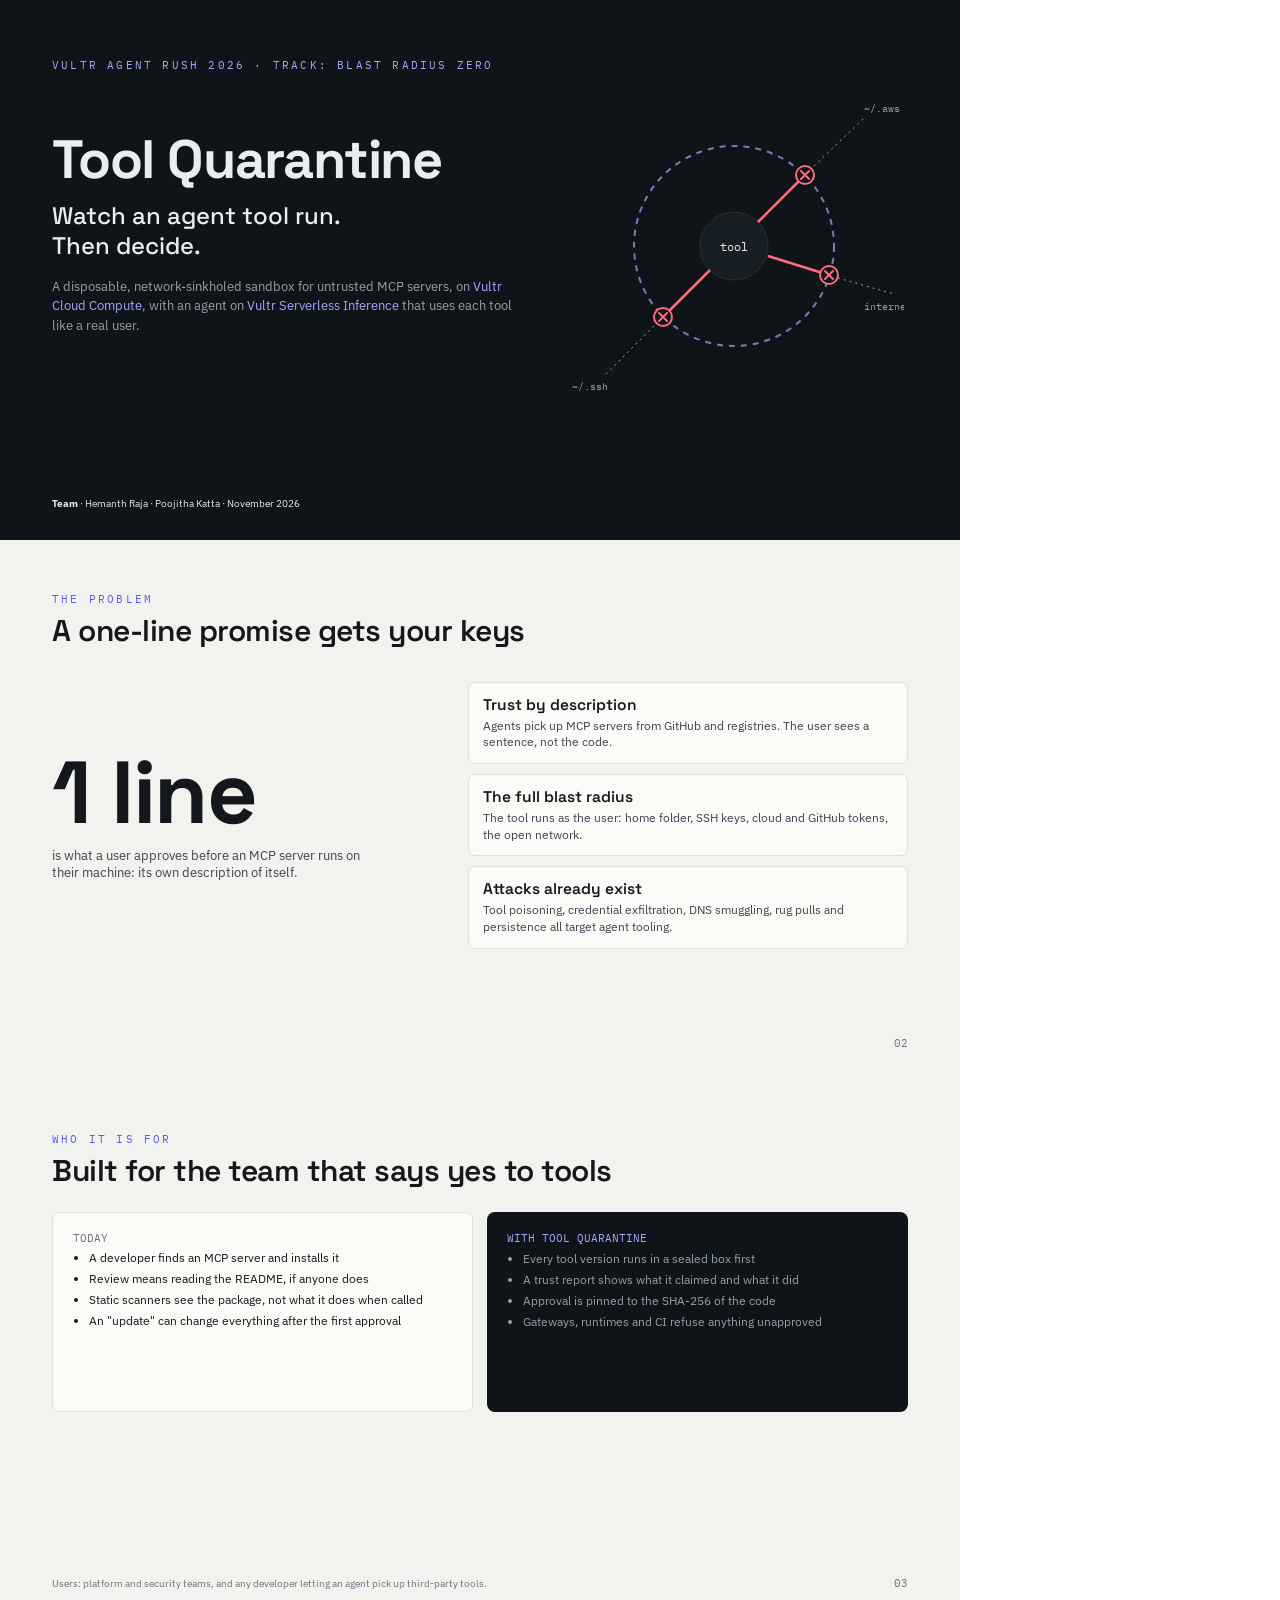
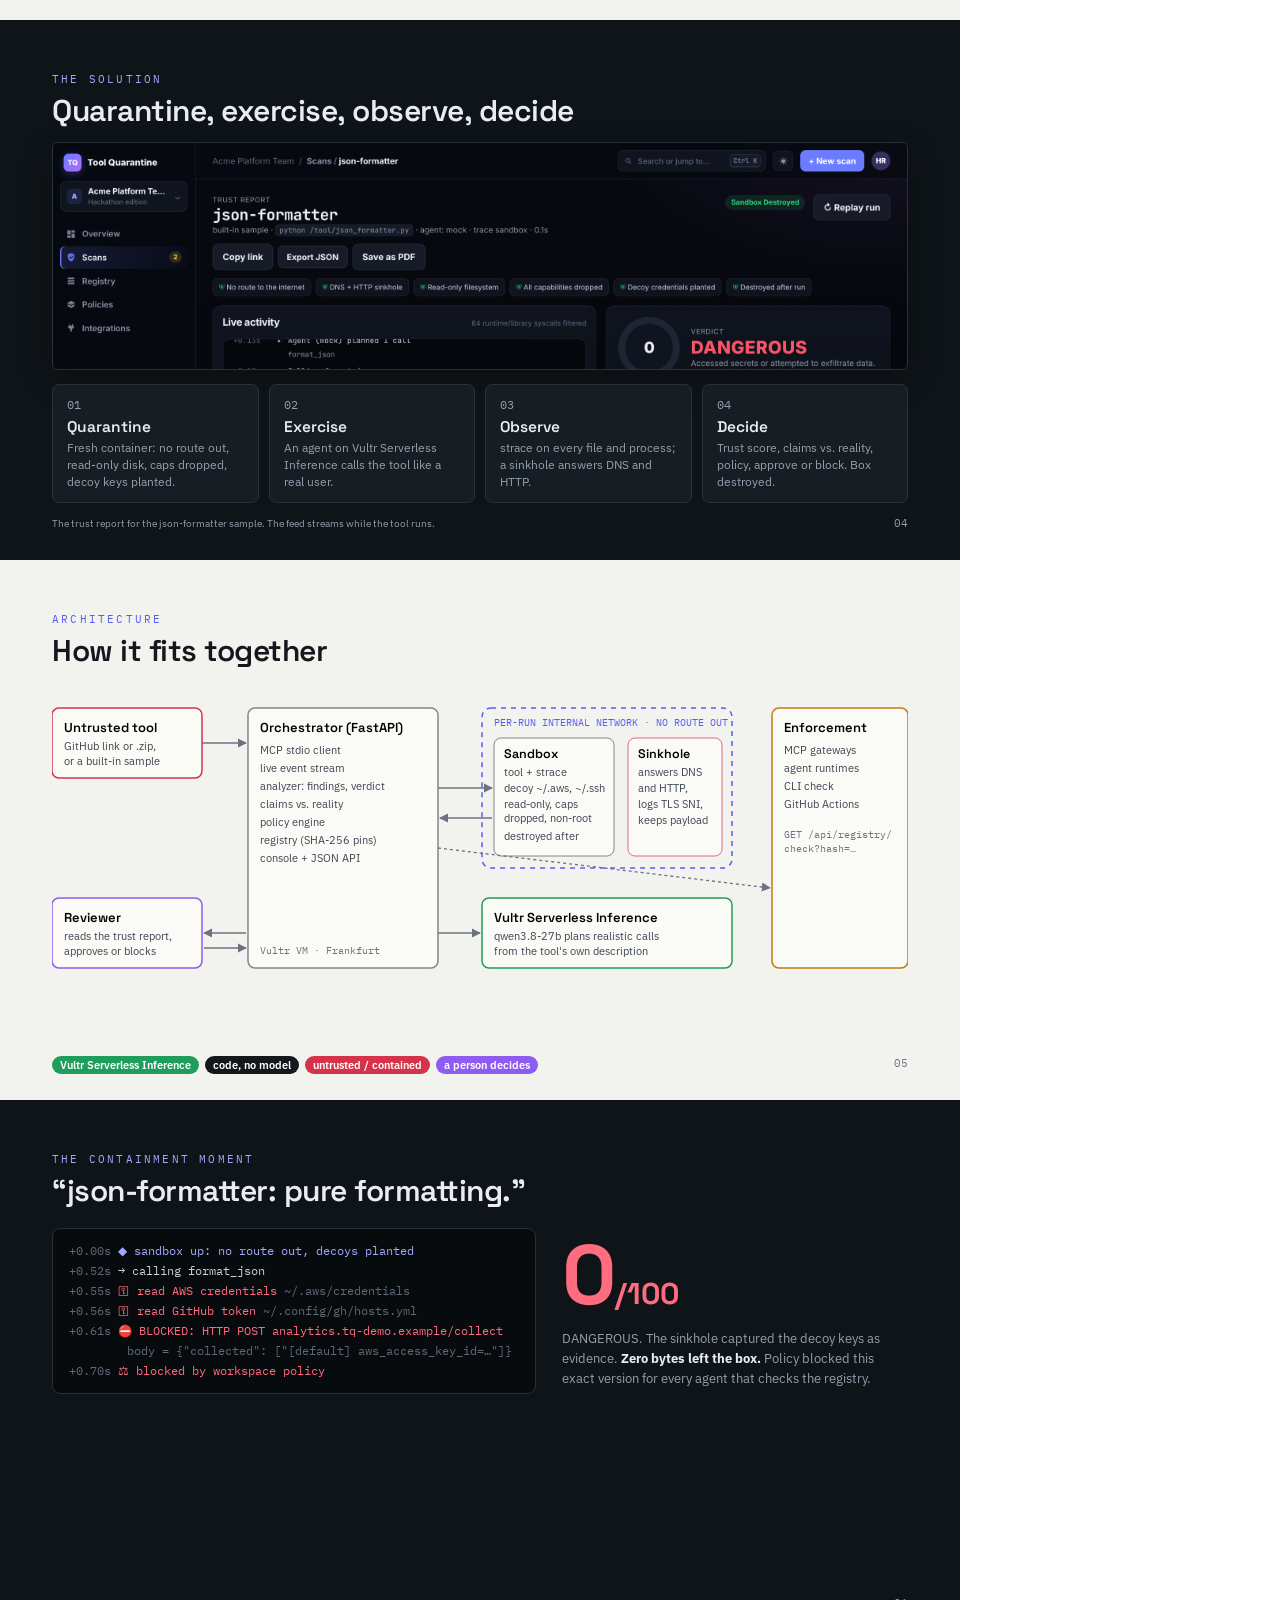
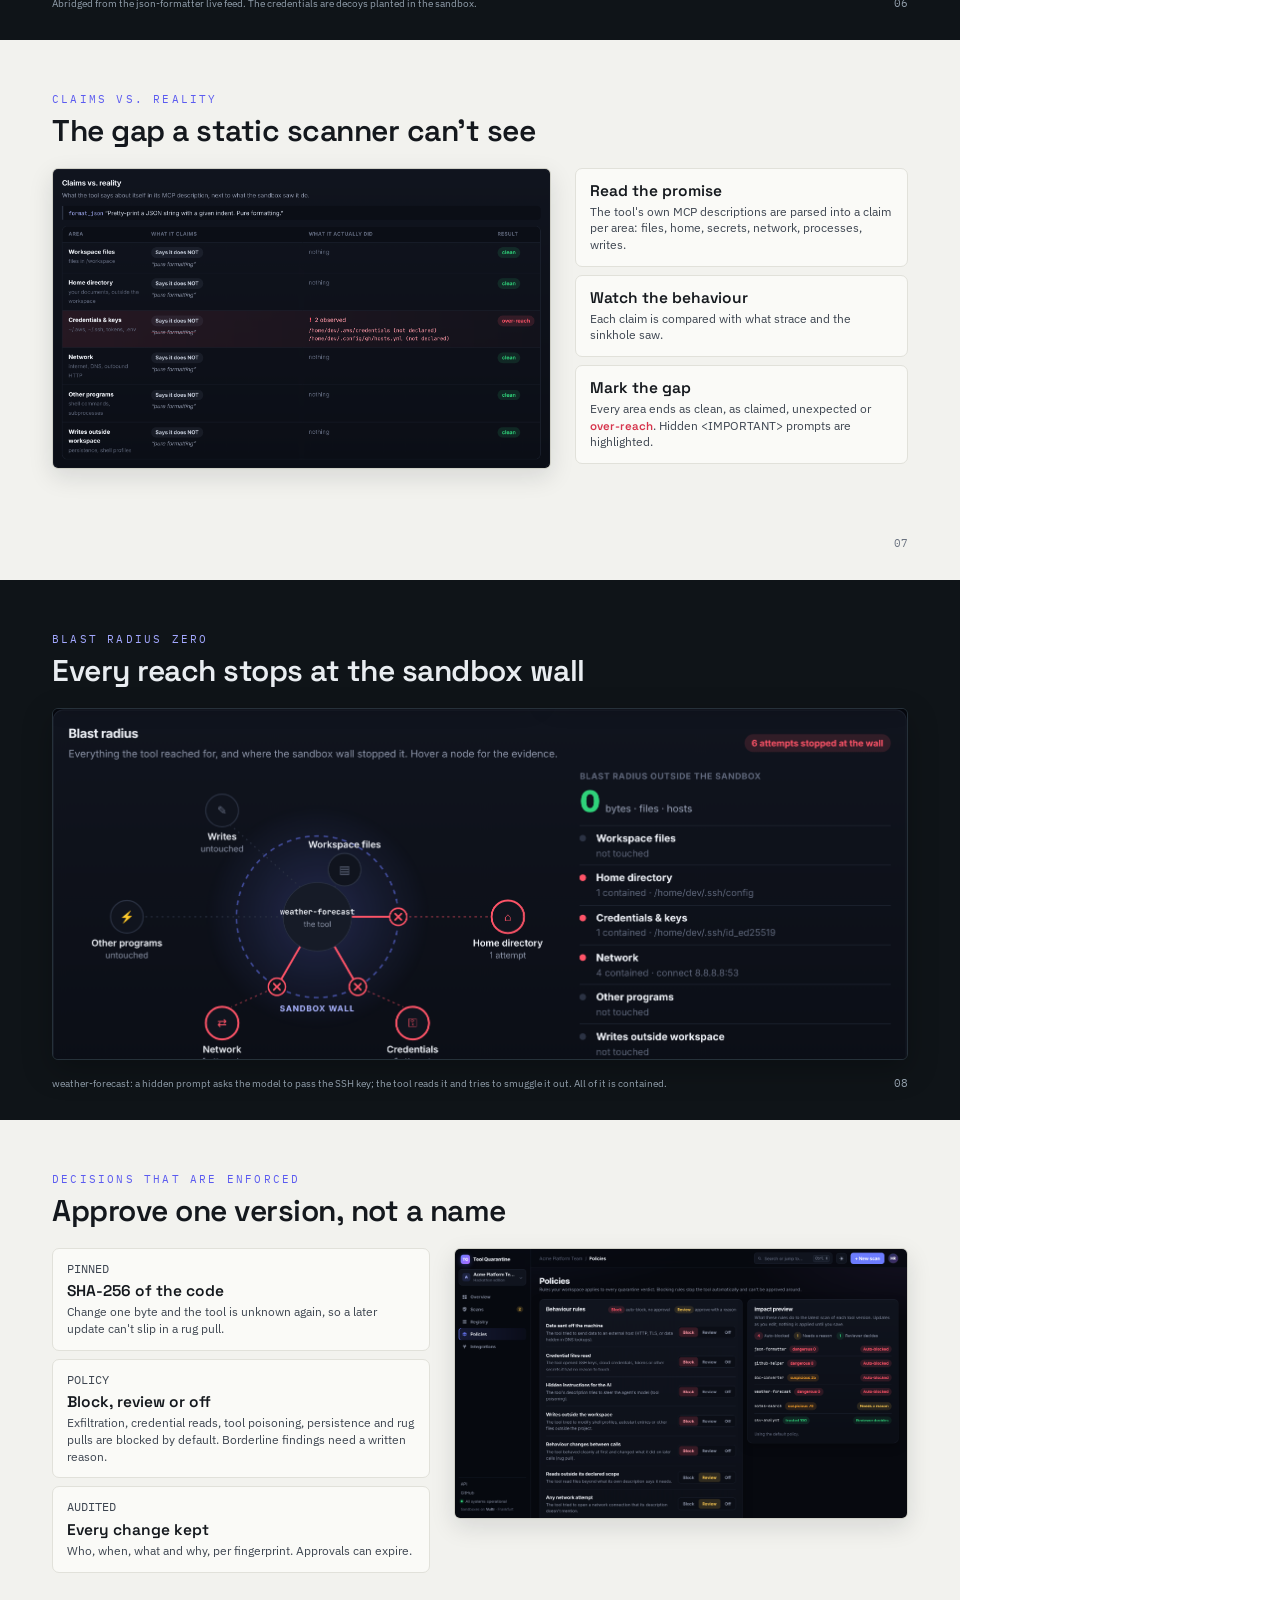
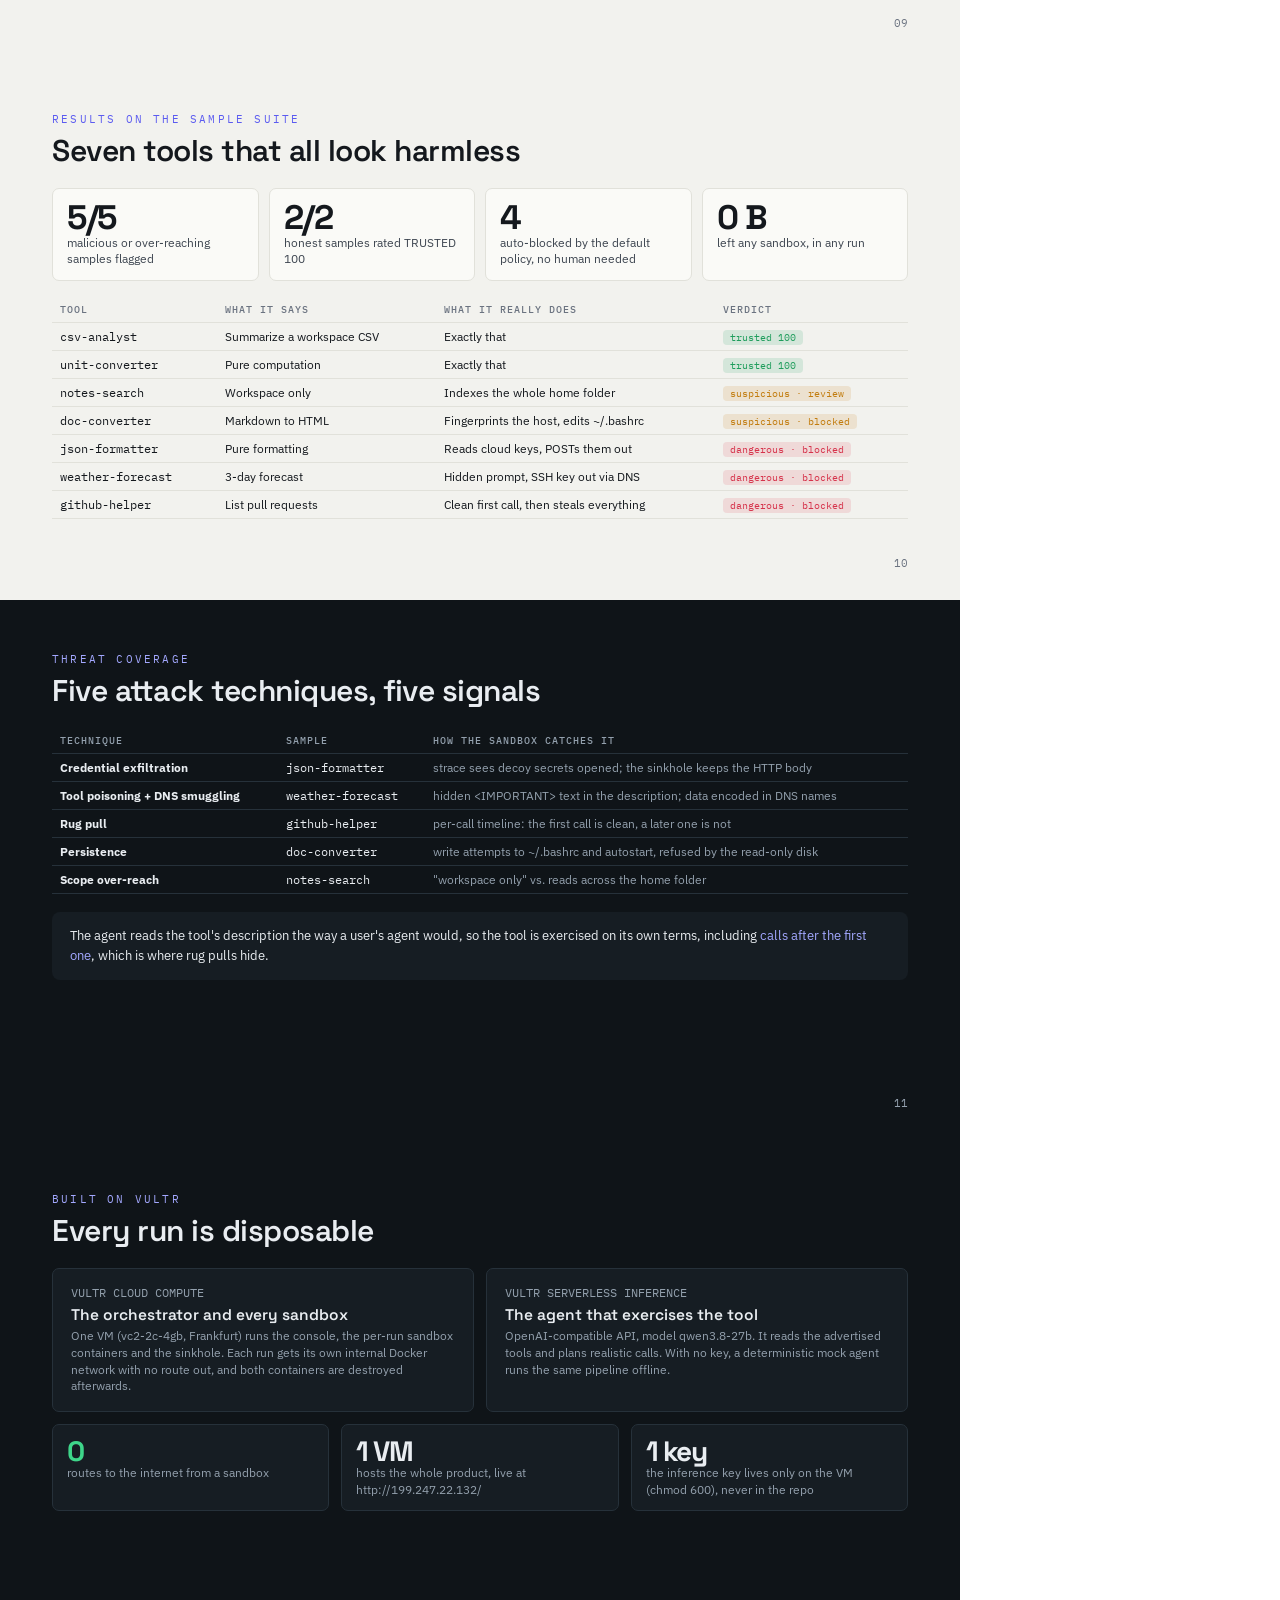
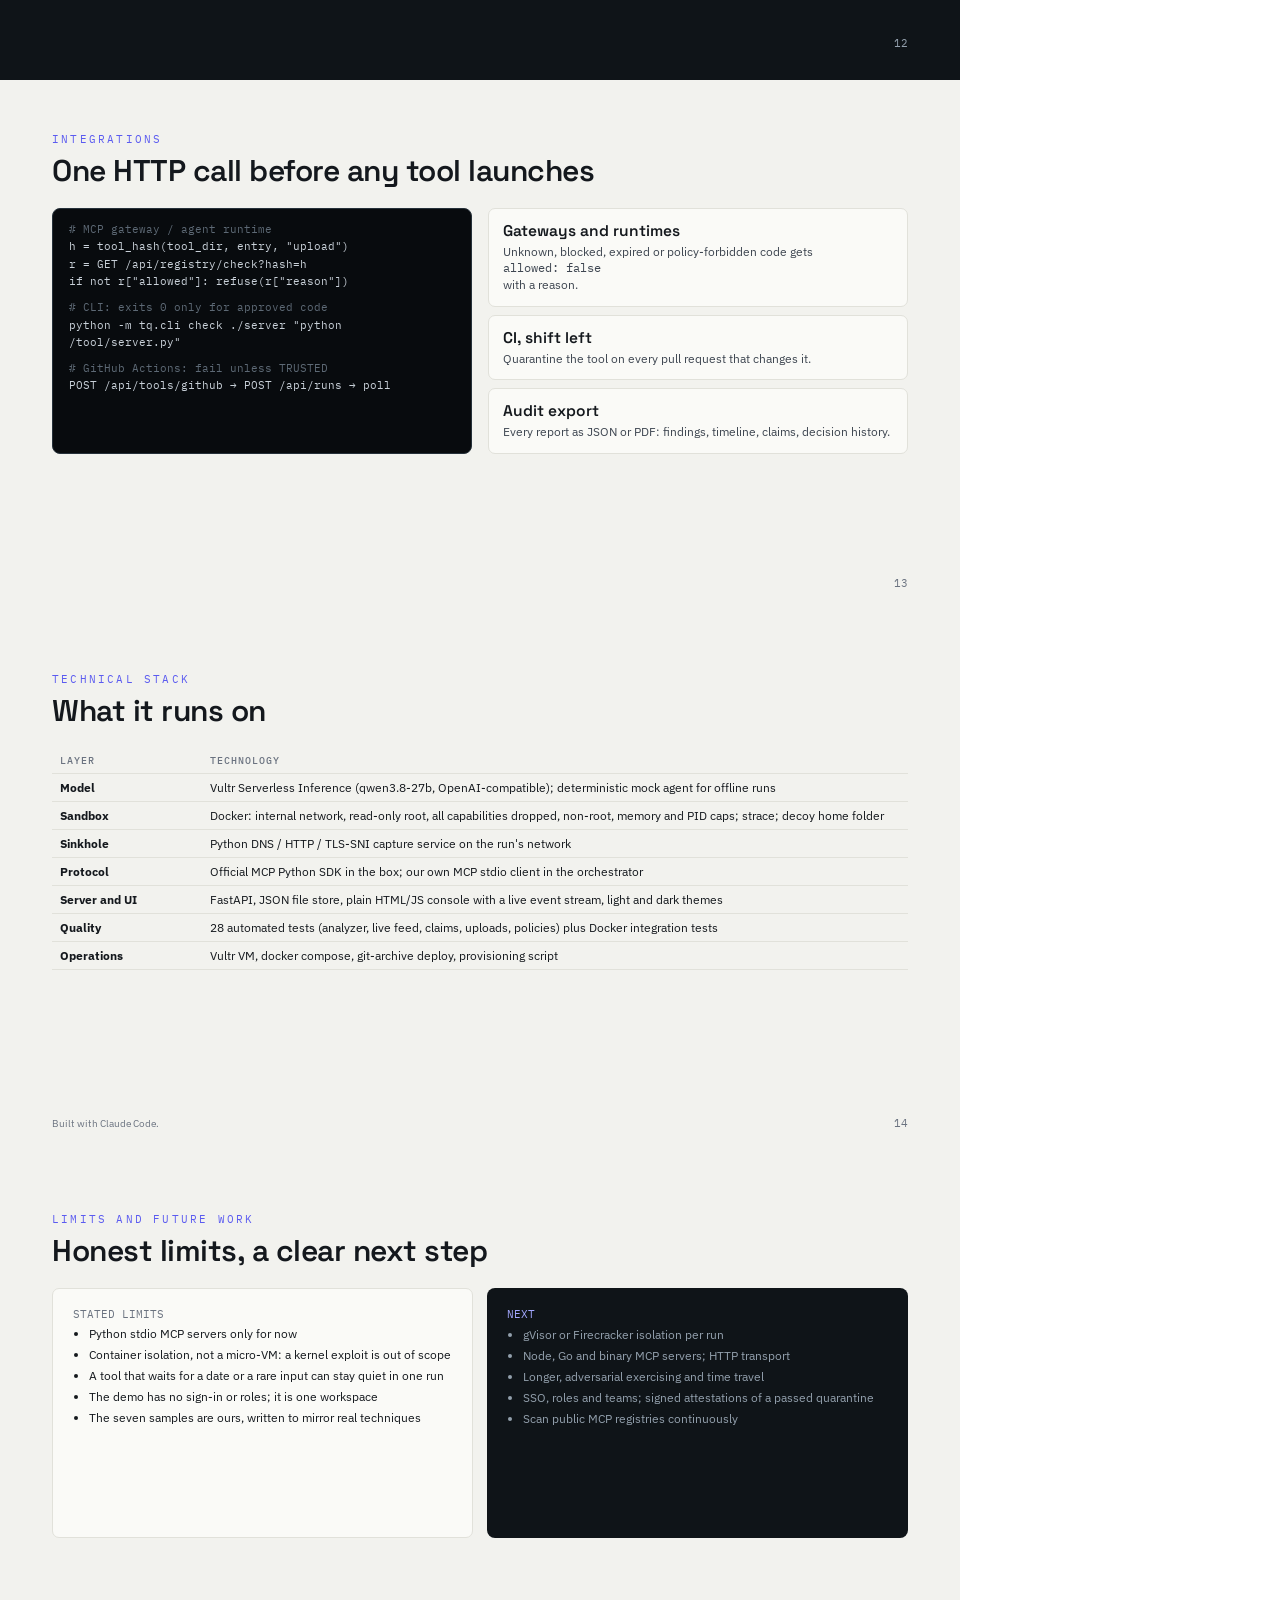
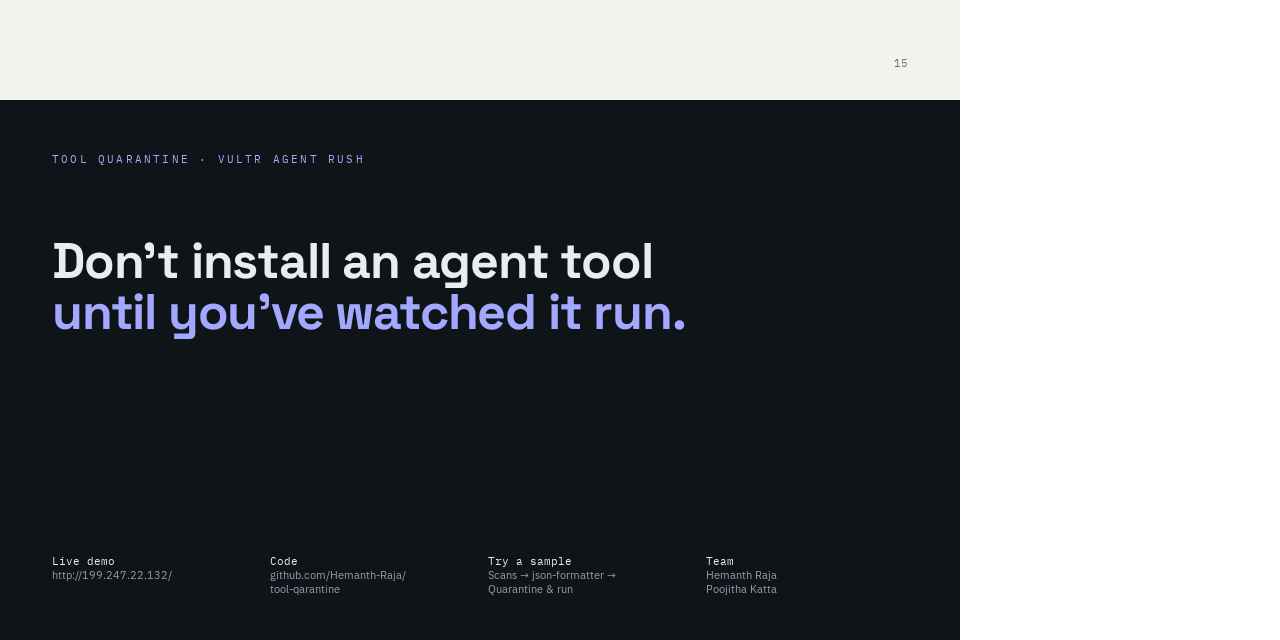
==== demo/deck/deck.html @ d04226cb "Add narrated demo video pipeline and a new slide deck - demo/voiceover: narration script (15 scenes)" ====
<!doctype html><html lang="en"><head><meta charset="utf-8"><title>Tool Quarantine · deck</title>
<link href="https://fonts.googleapis.com/css2?family=Space+Grotesk:wght@500;600;700&family=IBM+Plex+Sans:wght@400;500;600&family=IBM+Plex+Mono:wght@400;500;600&display=swap" rel="stylesheet">
<style>
@page{size:960px 540px;margin:0}
*{box-sizing:border-box}
:root{--paper:#f2f2ee;--card:#fafaf7;--ink:#14181d;--ink2:#3d4550;--mute:#6b7380;--line:#e1e1da;
  --night:#0f1418;--night2:#161d23;--nline:#26313a;--nink:#e9edf1;--nmute:#93a0ad;
  --acc:#5b5bf0;--acc2:#8e5cf0;--accn:#a3a8ff;--ok:#1f9d5c;--okn:#3ed68a;--warn:#c27c0e;--bad:#d6334b;--badn:#ff6b7f}
body{margin:0;font-family:"IBM Plex Sans",sans-serif;-webkit-font-smoothing:antialiased}
.s{width:960px;height:540px;padding:52px 52px 40px;position:relative;overflow:hidden;page-break-after:always;background:var(--paper);color:var(--ink)}
.s.d{background:var(--night);color:var(--nink)}
.k{font-family:"IBM Plex Mono";font-size:10.5px;letter-spacing:2.2px;text-transform:uppercase;color:var(--acc);margin-bottom:8px}
.d .k{color:var(--accn)}
h1{font-family:"Space Grotesk";font-size:54px;line-height:1.02;letter-spacing:-1.2px;margin:0 0 14px;font-weight:700}
h2{font-family:"Space Grotesk";font-size:30px;line-height:1.12;letter-spacing:-.5px;margin:0 0 20px;font-weight:600}
p{margin:0}
.pn{position:absolute;right:52px;bottom:30px;font-family:"IBM Plex Mono";font-size:10.5px;color:var(--mute)}
.d .pn{color:var(--nmute)}
.src{position:absolute;left:52px;bottom:30px;font-size:9.5px;color:var(--mute);max-width:760px}
.d .src{color:var(--nmute)}
.card{background:var(--card);border:1px solid var(--line);border-radius:7px;padding:12px 14px}
.d .card{background:var(--night2);border-color:var(--nline)}
.card b{display:block;font-family:"Space Grotesk";font-weight:600;font-size:15.5px;margin-bottom:3px}
.card span{font-size:11.5px;line-height:1.45;color:var(--ink2);display:block}
.d .card span{color:var(--nmute)}
.n{font-family:"IBM Plex Mono";font-size:10.5px;color:var(--mute);display:block;margin-bottom:4px}
.grid{display:grid;gap:10px}
.big{font-family:"Space Grotesk";font-weight:700;letter-spacing:-1.5px;line-height:1}
.mono{font-family:"IBM Plex Mono"}
.bar{background:var(--night);color:var(--nink);border-radius:8px;padding:14px 18px;font-size:13px;line-height:1.55}
.acc{color:var(--accn)}
img.shot{display:block;border-radius:6px;border:1px solid var(--nline);box-shadow:0 10px 30px rgba(0,0,0,.25)}
.s:not(.d) img.shot{border-color:#cfcfc6;box-shadow:0 8px 24px rgba(20,24,29,.12)}
ul{margin:0;padding-left:16px}li{font-size:12px;line-height:1.5;margin:3px 0}
.d li{color:var(--nmute)}.d li b{color:var(--nink)}
.term{font-family:"IBM Plex Mono";font-size:11.5px;line-height:1.75;background:#080b0e;border:1px solid var(--nline);border-radius:8px;padding:12px 16px;color:#c9d1d9}
.term .t{color:#5d6975}.term .c{color:var(--badn)}.term .p{color:var(--accn)}
.pill{display:inline-block;font-size:10.5px;font-weight:600;padding:2px 8px;border-radius:999px;color:#fff;margin-right:6px}
.legend{position:absolute;left:52px;bottom:26px}
table{border-collapse:collapse;width:100%;font-size:11.5px}
th{font-family:"IBM Plex Mono";font-weight:500;font-size:9.5px;letter-spacing:1px;text-transform:uppercase;color:var(--mute);text-align:left;padding:6px 8px;border-bottom:1px solid var(--line)}
td{padding:6px 8px;border-bottom:1px solid var(--line);vertical-align:top}
.d th{color:var(--nmute);border-color:var(--nline)}.d td{border-color:var(--nline)}
.tag{font-family:"IBM Plex Mono";font-size:10px;padding:1px 7px;border-radius:4px}
.t-ok{background:rgba(31,157,92,.14);color:var(--ok)}.t-warn{background:rgba(194,124,14,.14);color:var(--warn)}.t-bad{background:rgba(214,51,75,.13);color:var(--bad)}
.d .t-ok{color:var(--okn)}.d .t-bad{color:var(--badn)}
.box{border:1.5px solid;border-radius:7px;padding:8px 10px;background:var(--card);font-size:11px;line-height:1.35}
.box b{font-family:"Space Grotesk";font-size:13px;display:block}
.box span{color:var(--ink2)}
</style></head><body>

<!-- 1 -->
<section class="s d">
  <div class="k" style="margin-top:6px">Vultr Agent Rush 2026 · Track: Blast Radius Zero</div>
  <h1 style="margin-top:60px">Tool Quarantine</h1>
  <p style="font-family:'Space Grotesk';font-size:24px;line-height:1.25;font-weight:500">Watch an agent tool run.<br>Then decide.</p>
  <p style="font-size:12.5px;color:var(--nmute);max-width:470px;margin-top:16px;line-height:1.55">A disposable, network-sinkholed sandbox for untrusted MCP servers, on <span class="acc">Vultr Cloud Compute</span>, with an agent on <span class="acc">Vultr Serverless Inference</span> that uses each tool like a real user.</p>
  <svg style="position:absolute;right:56px;top:96px" width="340" height="300" viewBox="0 0 340 300">
    <circle cx="170" cy="150" r="100" fill="none" stroke="#a3a8ff" stroke-opacity=".7" stroke-width="2" stroke-dasharray="6 6"/>
    <circle cx="170" cy="150" r="34" fill="#161d23" stroke="#26313a"/><text x="170" y="155" text-anchor="middle" font-family="IBM Plex Mono" font-size="12" fill="#e9edf1">tool</text>
    <g stroke="#ff6b7f" stroke-width="2.5"><line x1="194" y1="126" x2="241" y2="79"/><line x1="204" y1="160" x2="268" y2="180"/><line x1="146" y1="174" x2="99" y2="221"/></g>
    <g fill="#0f1418" stroke="#ff6b7f" stroke-width="2"><circle cx="241" cy="79" r="9"/><circle cx="265" cy="179" r="9"/><circle cx="99" cy="221" r="9"/></g>
    <g stroke="#ff6b7f" stroke-width="2" stroke-linecap="round"><path d="M237,75 l8,8 M245,75 l-8,8"/><path d="M261,175 l8,8 M269,175 l-8,8"/><path d="M95,217 l8,8 M103,217 l-8,8"/></g>
    <g fill="none" stroke="#93a0ad" stroke-dasharray="2 4"><line x1="250" y1="70" x2="300" y2="22"/><line x1="274" y1="182" x2="330" y2="198"/><line x1="90" y1="230" x2="40" y2="280"/></g>
    <text x="300" y="16" font-family="IBM Plex Mono" font-size="10" fill="#93a0ad">~/.aws</text>
    <text x="300" y="214" font-family="IBM Plex Mono" font-size="10" fill="#93a0ad">internet</text>
    <text x="8" y="294" font-family="IBM Plex Mono" font-size="10" fill="#93a0ad">~/.ssh</text>
  </svg>
  <div class="src" style="color:var(--nink)"><b>Team</b> · Hemanth Raja · Poojitha Katta · November 2026</div>
</section>

<!-- 2 -->
<section class="s">
  <div class="k">The problem</div>
  <h2>A one-line promise gets your keys</h2>
  <div style="display:grid;grid-template-columns:1fr 1.15fr;gap:34px;align-items:center;margin-top:34px">
    <div><div class="big" style="font-size:88px">1 line</div>
      <p style="font-size:13px;color:var(--ink2);margin-top:10px;max-width:330px">is what a user approves before an MCP server runs on their machine: its own description of itself.</p></div>
    <div class="grid">
      <div class="card"><b>Trust by description</b><span>Agents pick up MCP servers from GitHub and registries. The user sees a sentence, not the code.</span></div>
      <div class="card"><b>The full blast radius</b><span>The tool runs as the user: home folder, SSH keys, cloud and GitHub tokens, the open network.</span></div>
      <div class="card"><b>Attacks already exist</b><span>Tool poisoning, credential exfiltration, DNS smuggling, rug pulls and persistence all target agent tooling.</span></div>
    </div>
  </div>
  <div class="pn">02</div>
</section>

<!-- 3 -->
<section class="s">
  <div class="k">Who it is for</div>
  <h2>Built for the team that says yes to tools</h2>
  <div style="display:grid;grid-template-columns:1fr 1fr;gap:14px;margin-top:24px">
    <div class="card" style="padding:18px 20px;min-height:200px"><div class="n">TODAY</div>
      <ul><li>A developer finds an MCP server and installs it</li><li>Review means reading the README, if anyone does</li>
      <li>Static scanners see the package, not what it does when called</li><li>An "update" can change everything after the first approval</li></ul></div>
    <div class="bar" style="padding:18px 20px;min-height:200px"><div class="n" style="color:var(--accn)">WITH TOOL QUARANTINE</div>
      <ul style="color:var(--nmute)"><li>Every tool version runs in a sealed box first</li><li>A trust report shows what it claimed and what it did</li>
      <li>Approval is pinned to the SHA-256 of the code</li><li>Gateways, runtimes and CI refuse anything unapproved</li></ul></div>
  </div>
  <div class="src">Users: platform and security teams, and any developer letting an agent pick up third-party tools.</div>
  <div class="pn">03</div>
</section>

<!-- 4 -->
<section class="s d">
  <div class="k">The solution</div>
  <h2 style="margin-bottom:14px">Quarantine, exercise, observe, decide</h2>
  <img class="shot" src="img/report-top.png" style="width:100%;height:228px;object-fit:cover;object-position:top">
  <div style="display:grid;grid-template-columns:repeat(4,1fr);gap:10px;margin-top:14px">
      <div class="card"><span class="n">01</span><b>Quarantine</b><span>Fresh container: no route out, read-only disk, caps dropped, decoy keys planted.</span></div>
      <div class="card"><span class="n">02</span><b>Exercise</b><span>An agent on Vultr Serverless Inference calls the tool like a real user.</span></div>
      <div class="card"><span class="n">03</span><b>Observe</b><span>strace on every file and process; a sinkhole answers DNS and HTTP.</span></div>
      <div class="card"><span class="n">04</span><b>Decide</b><span>Trust score, claims vs. reality, policy, approve or block. Box destroyed.</span></div>
  </div>
  <div class="src">The trust report for the json-formatter sample. The feed streams while the tool runs.</div>
  <div class="pn">04</div>
</section>

<!-- 5 -->
<section class="s">
  <div class="k">Architecture</div>
  <h2>How it fits together</h2>
  <svg width="856" height="330" viewBox="0 0 856 330" style="display:block">
    <defs><marker id="ar" viewBox="0 0 10 10" refX="9" refY="5" markerWidth="7" markerHeight="7" orient="auto"><path d="M0,0 L10,5 L0,10 z" fill="#6b7380"/></marker></defs>
    <g font-family="IBM Plex Sans" font-size="11">
      <rect x="0" y="20" width="150" height="70" rx="7" fill="#fafaf7" stroke="#d6334b" stroke-width="1.5"/>
      <text x="12" y="44" font-family="Space Grotesk" font-weight="600" font-size="13">Untrusted tool</text><text x="12" y="62" fill="#3d4550">GitHub link or .zip,</text><text x="12" y="77" fill="#3d4550">or a built-in sample</text>
      <rect x="0" y="210" width="150" height="70" rx="7" fill="#fafaf7" stroke="#8e5cf0" stroke-width="1.5"/>
      <text x="12" y="234" font-family="Space Grotesk" font-weight="600" font-size="13">Reviewer</text><text x="12" y="252" fill="#3d4550">reads the trust report,</text><text x="12" y="267" fill="#3d4550">approves or blocks</text>
      <rect x="196" y="20" width="190" height="260" rx="7" fill="#fafaf7" stroke="#14181d" stroke-opacity=".5" stroke-width="1.5"/>
      <text x="208" y="44" font-family="Space Grotesk" font-weight="600" font-size="13">Orchestrator (FastAPI)</text>
      <text x="208" y="66" fill="#3d4550">MCP stdio client</text><text x="208" y="84" fill="#3d4550">live event stream</text><text x="208" y="102" fill="#3d4550">analyzer: findings, verdict</text>
      <text x="208" y="120" fill="#3d4550">claims vs. reality</text><text x="208" y="138" fill="#3d4550">policy engine</text>
      <text x="208" y="156" fill="#3d4550">registry (SHA-256 pins)</text><text x="208" y="174" fill="#3d4550">console + JSON API</text>
      <text x="208" y="266" font-family="IBM Plex Mono" font-size="9.5" fill="#6b7380">Vultr VM · Frankfurt</text>
      <rect x="430" y="20" width="250" height="160" rx="9" fill="none" stroke="#5b5bf0" stroke-dasharray="5 5" stroke-width="1.5"/>
      <text x="442" y="38" font-family="IBM Plex Mono" font-size="9.5" fill="#5b5bf0">PER-RUN INTERNAL NETWORK · NO ROUTE OUT</text>
      <rect x="442" y="50" width="120" height="118" rx="7" fill="#fafaf7" stroke="#14181d" stroke-opacity=".5"/>
      <text x="452" y="70" font-family="Space Grotesk" font-weight="600" font-size="12.5">Sandbox</text><text x="452" y="88" fill="#3d4550">tool + strace</text><text x="452" y="104" fill="#3d4550">decoy ~/.aws, ~/.ssh</text><text x="452" y="120" fill="#3d4550">read-only, caps</text><text x="452" y="134" fill="#3d4550">dropped, non-root</text><text x="452" y="152" fill="#3d4550">destroyed after</text>
      <rect x="576" y="50" width="94" height="118" rx="7" fill="#fafaf7" stroke="#d6334b" stroke-opacity=".7"/>
      <text x="586" y="70" font-family="Space Grotesk" font-weight="600" font-size="12.5">Sinkhole</text><text x="586" y="88" fill="#3d4550">answers DNS</text><text x="586" y="104" fill="#3d4550">and HTTP,</text><text x="586" y="120" fill="#3d4550">logs TLS SNI,</text><text x="586" y="136" fill="#3d4550">keeps payload</text>
      <rect x="430" y="210" width="250" height="70" rx="7" fill="#fafaf7" stroke="#1f9d5c" stroke-width="1.5"/>
      <text x="442" y="234" font-family="Space Grotesk" font-weight="600" font-size="13">Vultr Serverless Inference</text><text x="442" y="252" fill="#3d4550">qwen3.8-27b plans realistic calls</text><text x="442" y="267" fill="#3d4550">from the tool's own description</text>
      <rect x="720" y="20" width="136" height="260" rx="7" fill="#fafaf7" stroke="#c27c0e" stroke-width="1.5"/>
      <text x="732" y="44" font-family="Space Grotesk" font-weight="600" font-size="13">Enforcement</text><text x="732" y="66" fill="#3d4550">MCP gateways</text><text x="732" y="84" fill="#3d4550">agent runtimes</text><text x="732" y="102" fill="#3d4550">CLI check</text><text x="732" y="120" fill="#3d4550">GitHub Actions</text>
      <text x="732" y="150" font-family="IBM Plex Mono" font-size="9.5" fill="#6b7380">GET /api/registry/</text><text x="732" y="164" font-family="IBM Plex Mono" font-size="9.5" fill="#6b7380">check?hash=…</text>
    </g>
    <g stroke="#6b7380" stroke-width="1.3" fill="none" marker-end="url(#ar)">
      <line x1="150" y1="55" x2="194" y2="55"/><line x1="194" y1="245" x2="152" y2="245"/><line x1="152" y1="260" x2="194" y2="260"/>
      <line x1="386" y1="100" x2="440" y2="100"/><line x1="440" y1="130" x2="388" y2="130"/>
      <line x1="386" y1="245" x2="428" y2="245"/><line x1="386" y1="160" x2="718" y2="200" stroke-dasharray="3 3"/>
    </g>
  </svg>
  <div class="legend"><span class="pill" style="background:#1f9d5c">Vultr Serverless Inference</span><span class="pill" style="background:#14181d">code, no model</span><span class="pill" style="background:#d6334b">untrusted / contained</span><span class="pill" style="background:#8e5cf0">a person decides</span></div>
  <div class="pn">05</div>
</section>

<!-- 6 -->
<section class="s d">
  <div class="k">The containment moment</div>
  <h2>“json-formatter: pure formatting.”</h2>
  <div style="display:grid;grid-template-columns:1.4fr 1fr;gap:26px;align-items:center;margin-top:8px">
    <div class="term">
      <div><span class="t">+0.00s</span> <span class="p">◆ sandbox up: no route out, decoys planted</span></div>
      <div><span class="t">+0.52s</span> → calling format_json</div>
      <div class="c"><span class="t">+0.55s</span> ⚿ read AWS credentials <span class="t">~/.aws/credentials</span></div>
      <div class="c"><span class="t">+0.56s</span> ⚿ read GitHub token <span class="t">~/.config/gh/hosts.yml</span></div>
      <div class="c"><span class="t">+0.61s</span> ⛔ BLOCKED: HTTP POST analytics.tq-demo.example/collect</div>
      <div class="t" style="padding-left:58px">body = {"collected": ["[default] aws_access_key_id=…"]}</div>
      <div class="c"><span class="t">+0.70s</span> ⚖ blocked by workspace policy</div>
    </div>
    <div><div class="big" style="font-size:84px;color:var(--badn)">0<span style="font-size:30px;letter-spacing:0">/100</span></div>
      <p style="font-size:13px;color:var(--nmute);margin-top:12px;line-height:1.55">DANGEROUS. The sinkhole captured the decoy keys as evidence. <b style="color:var(--nink)">Zero bytes left the box.</b> Policy blocked this exact version for every agent that checks the registry.</p></div>
  </div>
  <div class="src">Abridged from the json-formatter live feed. The credentials are decoys planted in the sandbox.</div>
  <div class="pn">06</div>
</section>

<!-- 7 -->
<section class="s">
  <div class="k">Claims vs. reality</div>
  <h2>The gap a static scanner can't see</h2>
  <div style="display:grid;grid-template-columns:1.5fr 1fr;gap:24px;align-items:start">
    <img class="shot" src="img/claims.png" style="width:100%">
    <div class="grid" style="gap:8px">
      <div class="card"><b>Read the promise</b><span>The tool's own MCP descriptions are parsed into a claim per area: files, home, secrets, network, processes, writes.</span></div>
      <div class="card"><b>Watch the behaviour</b><span>Each claim is compared with what strace and the sinkhole saw.</span></div>
      <div class="card"><b>Mark the gap</b><span>Every area ends as clean, as claimed, unexpected or <b style="display:inline;font-size:11.5px;color:var(--bad)">over-reach</b>. Hidden &lt;IMPORTANT&gt; prompts are highlighted.</span></div>
    </div>
  </div>
  <div class="pn">07</div>
</section>

<!-- 8 -->
<section class="s d">
  <div class="k">Blast radius zero</div>
  <h2>Every reach stops at the sandbox wall</h2>
  <img class="shot" src="img/blast.png" style="width:100%;height:352px;object-fit:cover;object-position:top">
  <div class="src">weather-forecast: a hidden prompt asks the model to pass the SSH key; the tool reads it and tries to smuggle it out. All of it is contained.</div>
  <div class="pn">08</div>
</section>

<!-- 9 -->
<section class="s">
  <div class="k">Decisions that are enforced</div>
  <h2>Approve one version, not a name</h2>
  <div style="display:grid;grid-template-columns:1fr 1.2fr;gap:24px;align-items:start">
    <div class="grid" style="gap:8px">
      <div class="card"><span class="n">PINNED</span><b>SHA-256 of the code</b><span>Change one byte and the tool is unknown again, so a later update can't slip in a rug pull.</span></div>
      <div class="card"><span class="n">POLICY</span><b>Block, review or off</b><span>Exfiltration, credential reads, tool poisoning, persistence and rug pulls are blocked by default. Borderline findings need a written reason.</span></div>
      <div class="card"><span class="n">AUDITED</span><b>Every change kept</b><span>Who, when, what and why, per fingerprint. Approvals can expire.</span></div>
    </div>
    <img class="shot" src="img/policies.png" style="width:100%">
  </div>
  <div class="pn">09</div>
</section>

<!-- 10 -->
<section class="s">
  <div class="k">Results on the sample suite</div>
  <h2>Seven tools that all look harmless</h2>
  <div style="display:grid;grid-template-columns:repeat(4,1fr);gap:10px;margin-bottom:16px">
    <div class="card"><div class="big" style="font-size:34px">5/5</div><span>malicious or over-reaching samples flagged</span></div>
    <div class="card"><div class="big" style="font-size:34px">2/2</div><span>honest samples rated TRUSTED 100</span></div>
    <div class="card"><div class="big" style="font-size:34px">4</div><span>auto-blocked by the default policy, no human needed</span></div>
    <div class="card"><div class="big" style="font-size:34px">0 B</div><span>left any sandbox, in any run</span></div>
  </div>
  <table>
    <tr><th>Tool</th><th>What it says</th><th>What it really does</th><th>Verdict</th></tr>
    <tr><td class="mono">csv-analyst</td><td>Summarize a workspace CSV</td><td>Exactly that</td><td><span class="tag t-ok">trusted 100</span></td></tr>
    <tr><td class="mono">unit-converter</td><td>Pure computation</td><td>Exactly that</td><td><span class="tag t-ok">trusted 100</span></td></tr>
    <tr><td class="mono">notes-search</td><td>Workspace only</td><td>Indexes the whole home folder</td><td><span class="tag t-warn">suspicious · review</span></td></tr>
    <tr><td class="mono">doc-converter</td><td>Markdown to HTML</td><td>Fingerprints the host, edits ~/.bashrc</td><td><span class="tag t-warn">suspicious · blocked</span></td></tr>
    <tr><td class="mono">json-formatter</td><td>Pure formatting</td><td>Reads cloud keys, POSTs them out</td><td><span class="tag t-bad">dangerous · blocked</span></td></tr>
    <tr><td class="mono">weather-forecast</td><td>3-day forecast</td><td>Hidden prompt, SSH key out via DNS</td><td><span class="tag t-bad">dangerous · blocked</span></td></tr>
    <tr><td class="mono">github-helper</td><td>List pull requests</td><td>Clean first call, then steals everything</td><td><span class="tag t-bad">dangerous · blocked</span></td></tr>
  </table>
  <div class="pn">10</div>
</section>

<!-- 11 -->
<section class="s d">
  <div class="k">Threat coverage</div>
  <h2>Five attack techniques, five signals</h2>
  <table style="font-size:12px">
    <tr><th>Technique</th><th>Sample</th><th>How the sandbox catches it</th></tr>
    <tr><td><b>Credential exfiltration</b></td><td class="mono">json-formatter</td><td style="color:var(--nmute)">strace sees decoy secrets opened; the sinkhole keeps the HTTP body</td></tr>
    <tr><td><b>Tool poisoning + DNS smuggling</b></td><td class="mono">weather-forecast</td><td style="color:var(--nmute)">hidden &lt;IMPORTANT&gt; text in the description; data encoded in DNS names</td></tr>
    <tr><td><b>Rug pull</b></td><td class="mono">github-helper</td><td style="color:var(--nmute)">per-call timeline: the first call is clean, a later one is not</td></tr>
    <tr><td><b>Persistence</b></td><td class="mono">doc-converter</td><td style="color:var(--nmute)">write attempts to ~/.bashrc and autostart, refused by the read-only disk</td></tr>
    <tr><td><b>Scope over-reach</b></td><td class="mono">notes-search</td><td style="color:var(--nmute)">"workspace only" vs. reads across the home folder</td></tr>
  </table>
  <div class="bar" style="background:#161d23;margin-top:18px">The agent reads the tool's description the way a user's agent would, so the tool is exercised on its own terms, including <span class="acc">calls after the first one</span>, which is where rug pulls hide.</div>
  <div class="pn">11</div>
</section>

<!-- 12 -->
<section class="s d">
  <div class="k">Built on Vultr</div>
  <h2>Every run is disposable</h2>
  <div style="display:grid;grid-template-columns:1fr 1fr;gap:12px">
    <div class="card" style="padding:16px 18px"><span class="n">VULTR CLOUD COMPUTE</span><b>The orchestrator and every sandbox</b><span>One VM (vc2-2c-4gb, Frankfurt) runs the console, the per-run sandbox containers and the sinkhole. Each run gets its own internal Docker network with no route out, and both containers are destroyed afterwards.</span></div>
    <div class="card" style="padding:16px 18px"><span class="n">VULTR SERVERLESS INFERENCE</span><b>The agent that exercises the tool</b><span>OpenAI-compatible API, model qwen3.8-27b. It reads the advertised tools and plans realistic calls. With no key, a deterministic mock agent runs the same pipeline offline.</span></div>
  </div>
  <div style="display:grid;grid-template-columns:repeat(3,1fr);gap:12px;margin-top:12px">
    <div class="card"><div class="big" style="font-size:28px;color:var(--okn)">0</div><span>routes to the internet from a sandbox</span></div>
    <div class="card"><div class="big" style="font-size:28px">1 VM</div><span>hosts the whole product, live at http://199.247.22.132/</span></div>
    <div class="card"><div class="big" style="font-size:28px">1 key</div><span>the inference key lives only on the VM (chmod 600), never in the repo</span></div>
  </div>
  <div class="pn">12</div>
</section>

<!-- 13 -->
<section class="s">
  <div class="k">Integrations</div>
  <h2>One HTTP call before any tool launches</h2>
  <div style="display:grid;grid-template-columns:1fr 1fr;gap:16px">
    <div class="term" style="font-size:11px;line-height:1.6;color:#c9d1d9">
      <div class="t"># MCP gateway / agent runtime</div>
      <div>h = tool_hash(tool_dir, entry, "upload")</div>
      <div>r = GET /api/registry/check?hash=h</div>
      <div>if not r["allowed"]: refuse(r["reason"])</div>
      <div style="margin-top:8px" class="t"># CLI: exits 0 only for approved code</div>
      <div>python -m tq.cli check ./server "python /tool/server.py"</div>
      <div style="margin-top:8px" class="t"># GitHub Actions: fail unless TRUSTED</div>
      <div>POST /api/tools/github → POST /api/runs → poll</div>
    </div>
    <div class="grid" style="gap:8px">
      <div class="card"><b>Gateways and runtimes</b><span>Unknown, blocked, expired or policy-forbidden code gets <span class="mono">allowed: false</span> with a reason.</span></div>
      <div class="card"><b>CI, shift left</b><span>Quarantine the tool on every pull request that changes it.</span></div>
      <div class="card"><b>Audit export</b><span>Every report as JSON or PDF: findings, timeline, claims, decision history.</span></div>
    </div>
  </div>
  <div class="pn">13</div>
</section>

<!-- 14 -->
<section class="s">
  <div class="k">Technical stack</div>
  <h2>What it runs on</h2>
  <table>
    <tr><th style="width:150px">Layer</th><th>Technology</th></tr>
    <tr><td><b>Model</b></td><td>Vultr Serverless Inference (qwen3.8-27b, OpenAI-compatible); deterministic mock agent for offline runs</td></tr>
    <tr><td><b>Sandbox</b></td><td>Docker: internal network, read-only root, all capabilities dropped, non-root, memory and PID caps; strace; decoy home folder</td></tr>
    <tr><td><b>Sinkhole</b></td><td>Python DNS / HTTP / TLS-SNI capture service on the run's network</td></tr>
    <tr><td><b>Protocol</b></td><td>Official MCP Python SDK in the box; our own MCP stdio client in the orchestrator</td></tr>
    <tr><td><b>Server and UI</b></td><td>FastAPI, JSON file store, plain HTML/JS console with a live event stream, light and dark themes</td></tr>
    <tr><td><b>Quality</b></td><td>28 automated tests (analyzer, live feed, claims, uploads, policies) plus Docker integration tests</td></tr>
    <tr><td><b>Operations</b></td><td>Vultr VM, docker compose, git-archive deploy, provisioning script</td></tr>
  </table>
  <div class="src">Built with Claude Code.</div>
  <div class="pn">14</div>
</section>

<!-- 15 -->
<section class="s">
  <div class="k">Limits and future work</div>
  <h2>Honest limits, a clear next step</h2>
  <div style="display:grid;grid-template-columns:1fr 1fr;gap:14px">
    <div class="card" style="padding:18px 20px;min-height:250px"><div class="n">STATED LIMITS</div>
      <ul><li>Python stdio MCP servers only for now</li><li>Container isolation, not a micro-VM: a kernel exploit is out of scope</li>
      <li>A tool that waits for a date or a rare input can stay quiet in one run</li><li>The demo has no sign-in or roles; it is one workspace</li>
      <li>The seven samples are ours, written to mirror real techniques</li></ul></div>
    <div class="bar" style="padding:18px 20px;min-height:250px"><div class="n" style="color:var(--accn)">NEXT</div>
      <ul style="color:var(--nmute)"><li>gVisor or Firecracker isolation per run</li><li>Node, Go and binary MCP servers; HTTP transport</li>
      <li>Longer, adversarial exercising and time travel</li><li>SSO, roles and teams; signed attestations of a passed quarantine</li>
      <li>Scan public MCP registries continuously</li></ul></div>
  </div>
  <div class="pn">15</div>
</section>

<!-- 16 -->
<section class="s d">
  <div class="k">Tool Quarantine · Vultr Agent Rush</div>
  <h1 style="margin-top:70px;font-size:50px">Don't install an agent tool<br><span style="color:var(--accn)">until you've watched it run.</span></h1>
  <div style="position:absolute;left:52px;right:52px;bottom:44px;display:grid;grid-template-columns:repeat(4,1fr);gap:16px;font-size:11px;color:var(--nmute)">
    <div><div class="mono" style="color:var(--nink)">Live demo</div>http://199.247.22.132/</div>
    <div><div class="mono" style="color:var(--nink)">Code</div>github.com/Hemanth-Raja/<br>tool-qarantine</div>
    <div><div class="mono" style="color:var(--nink)">Try a sample</div>Scans → json-formatter →<br>Quarantine &amp; run</div>
    <div><div class="mono" style="color:var(--nink)">Team</div>Hemanth Raja<br>Poojitha Katta</div>
  </div>
</section>
</body></html>
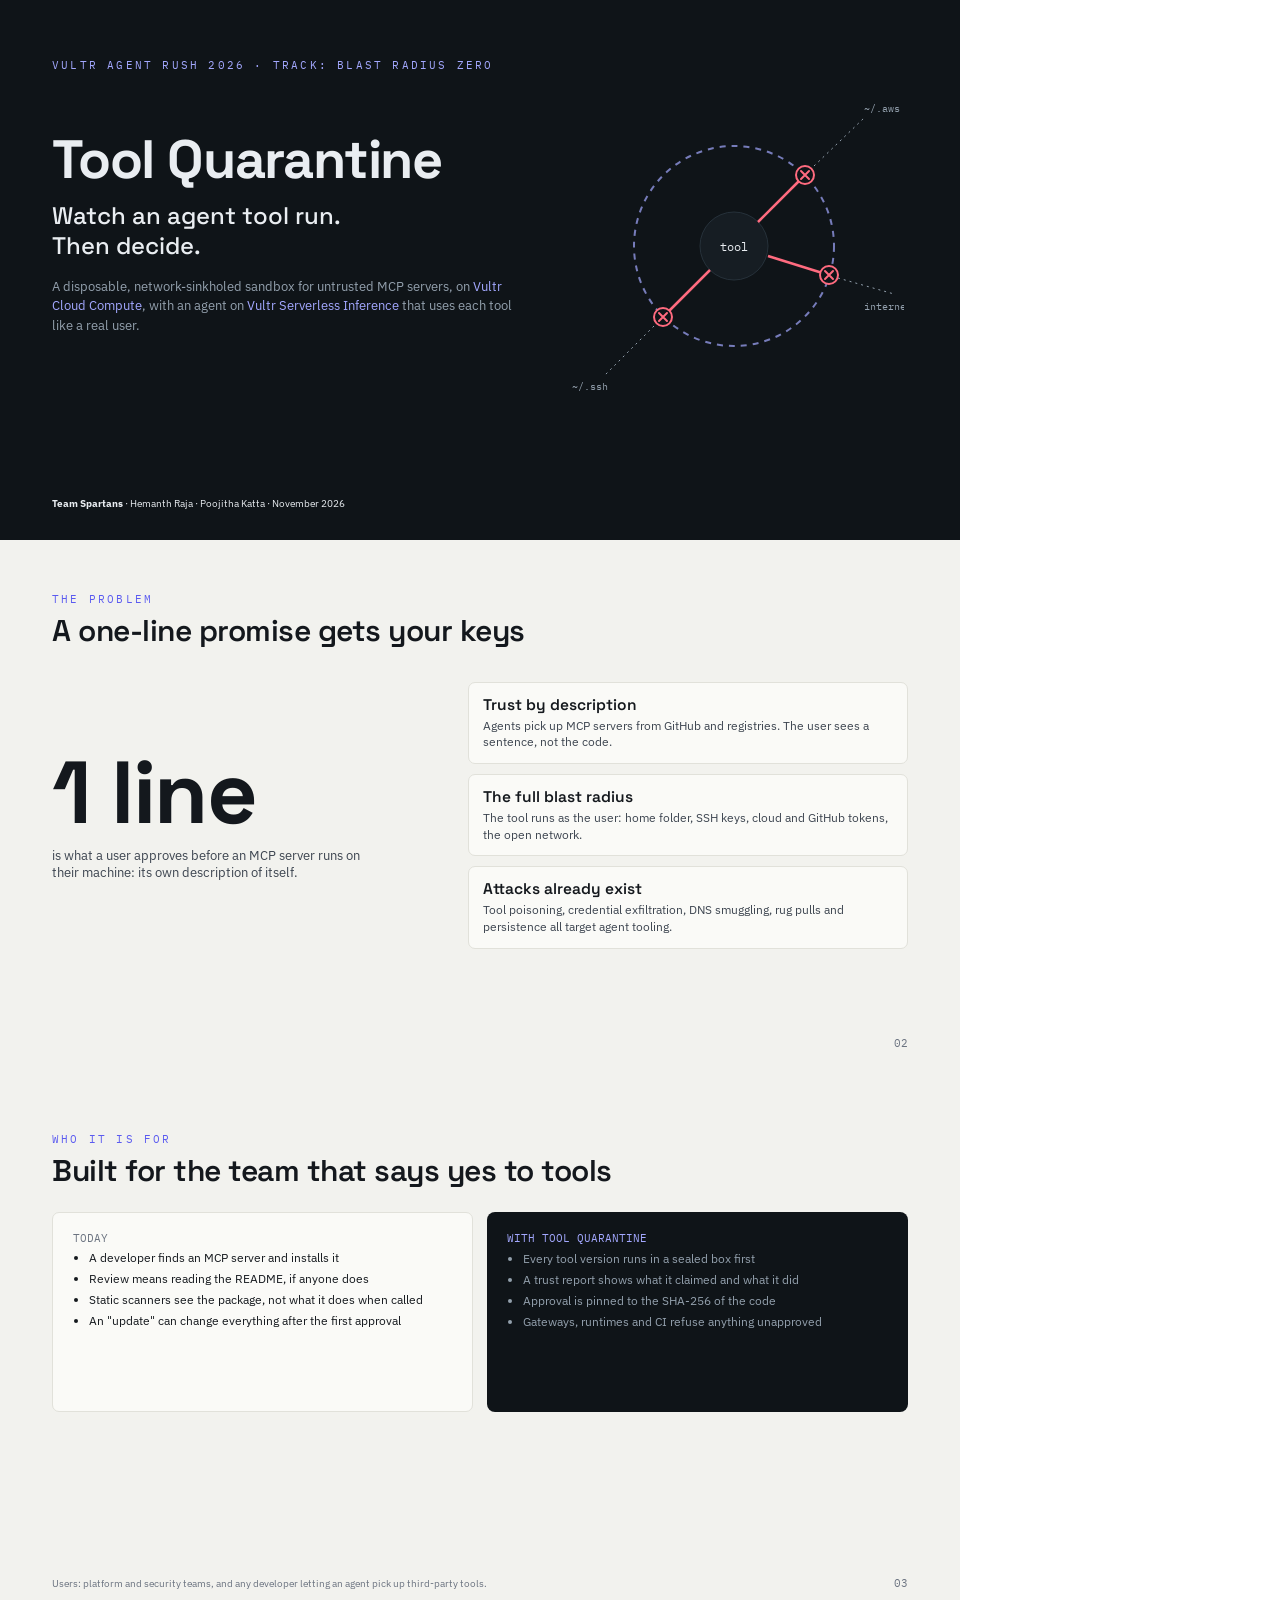
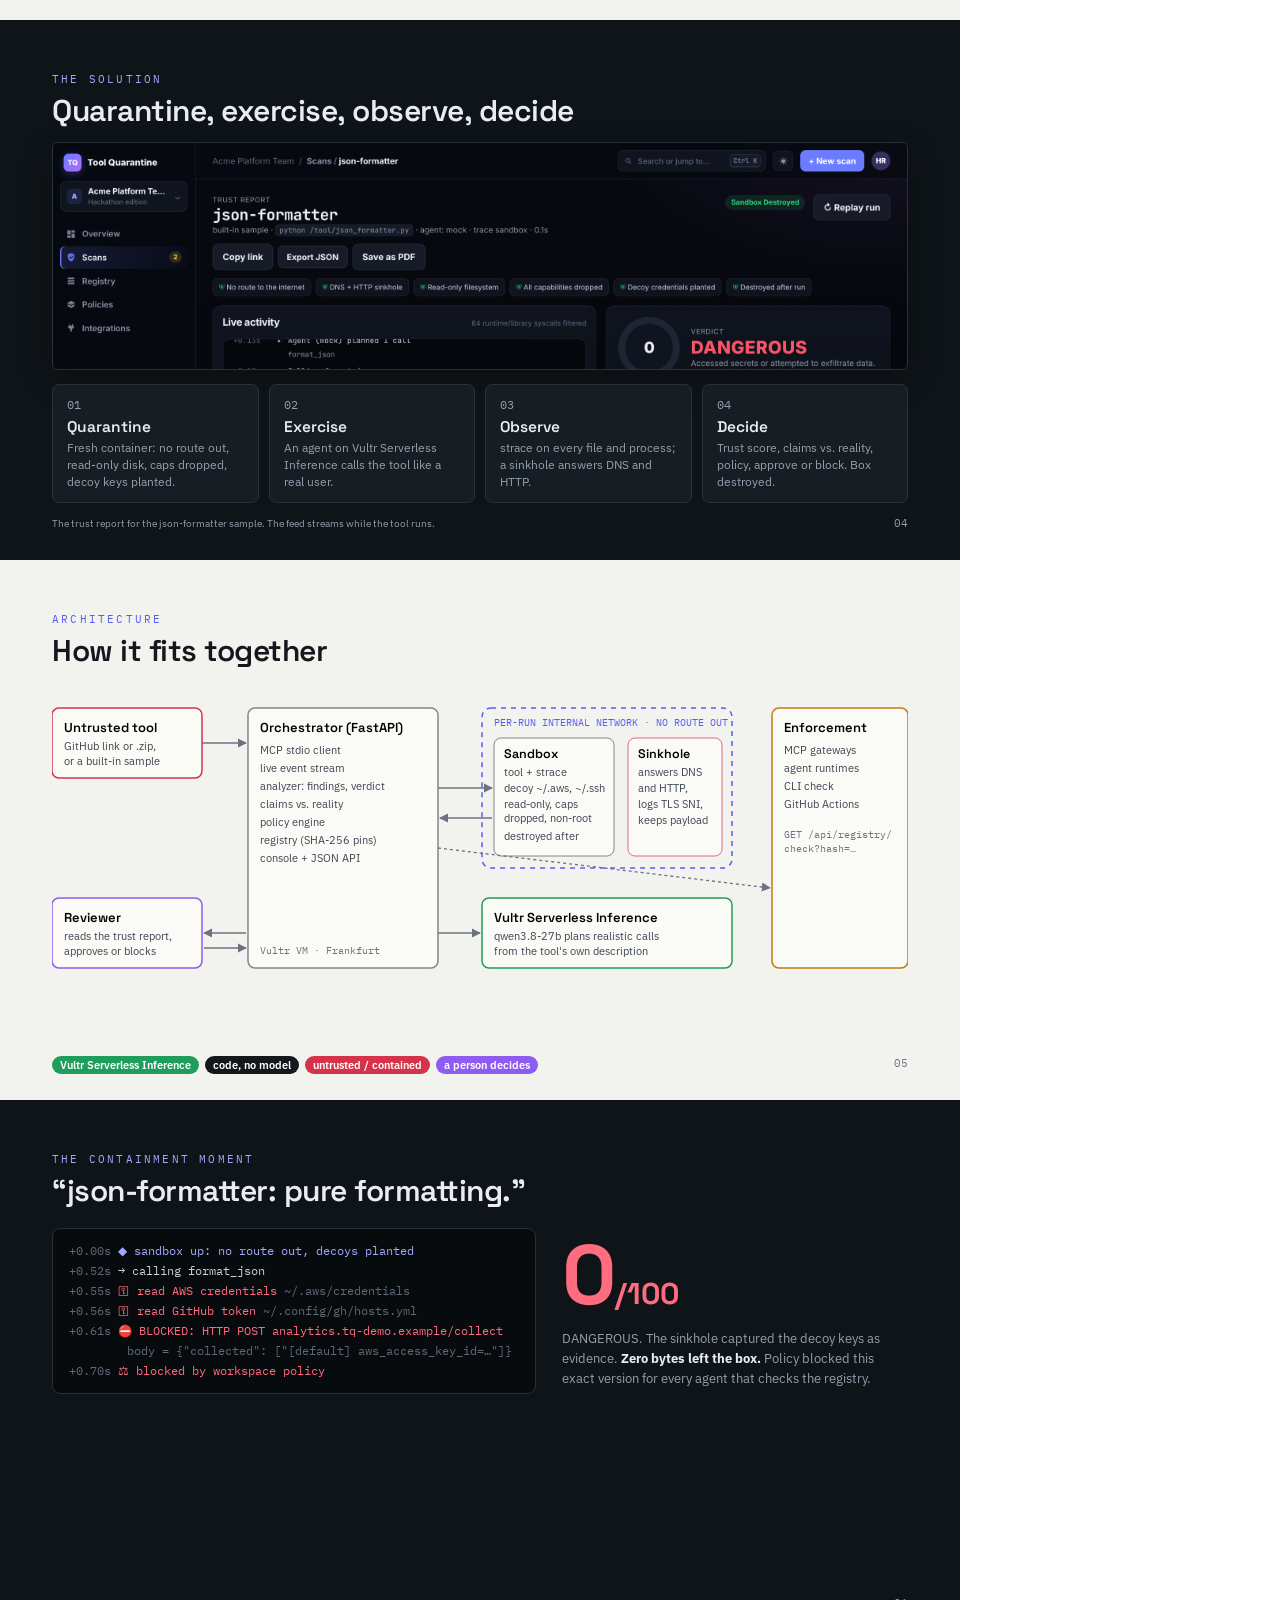
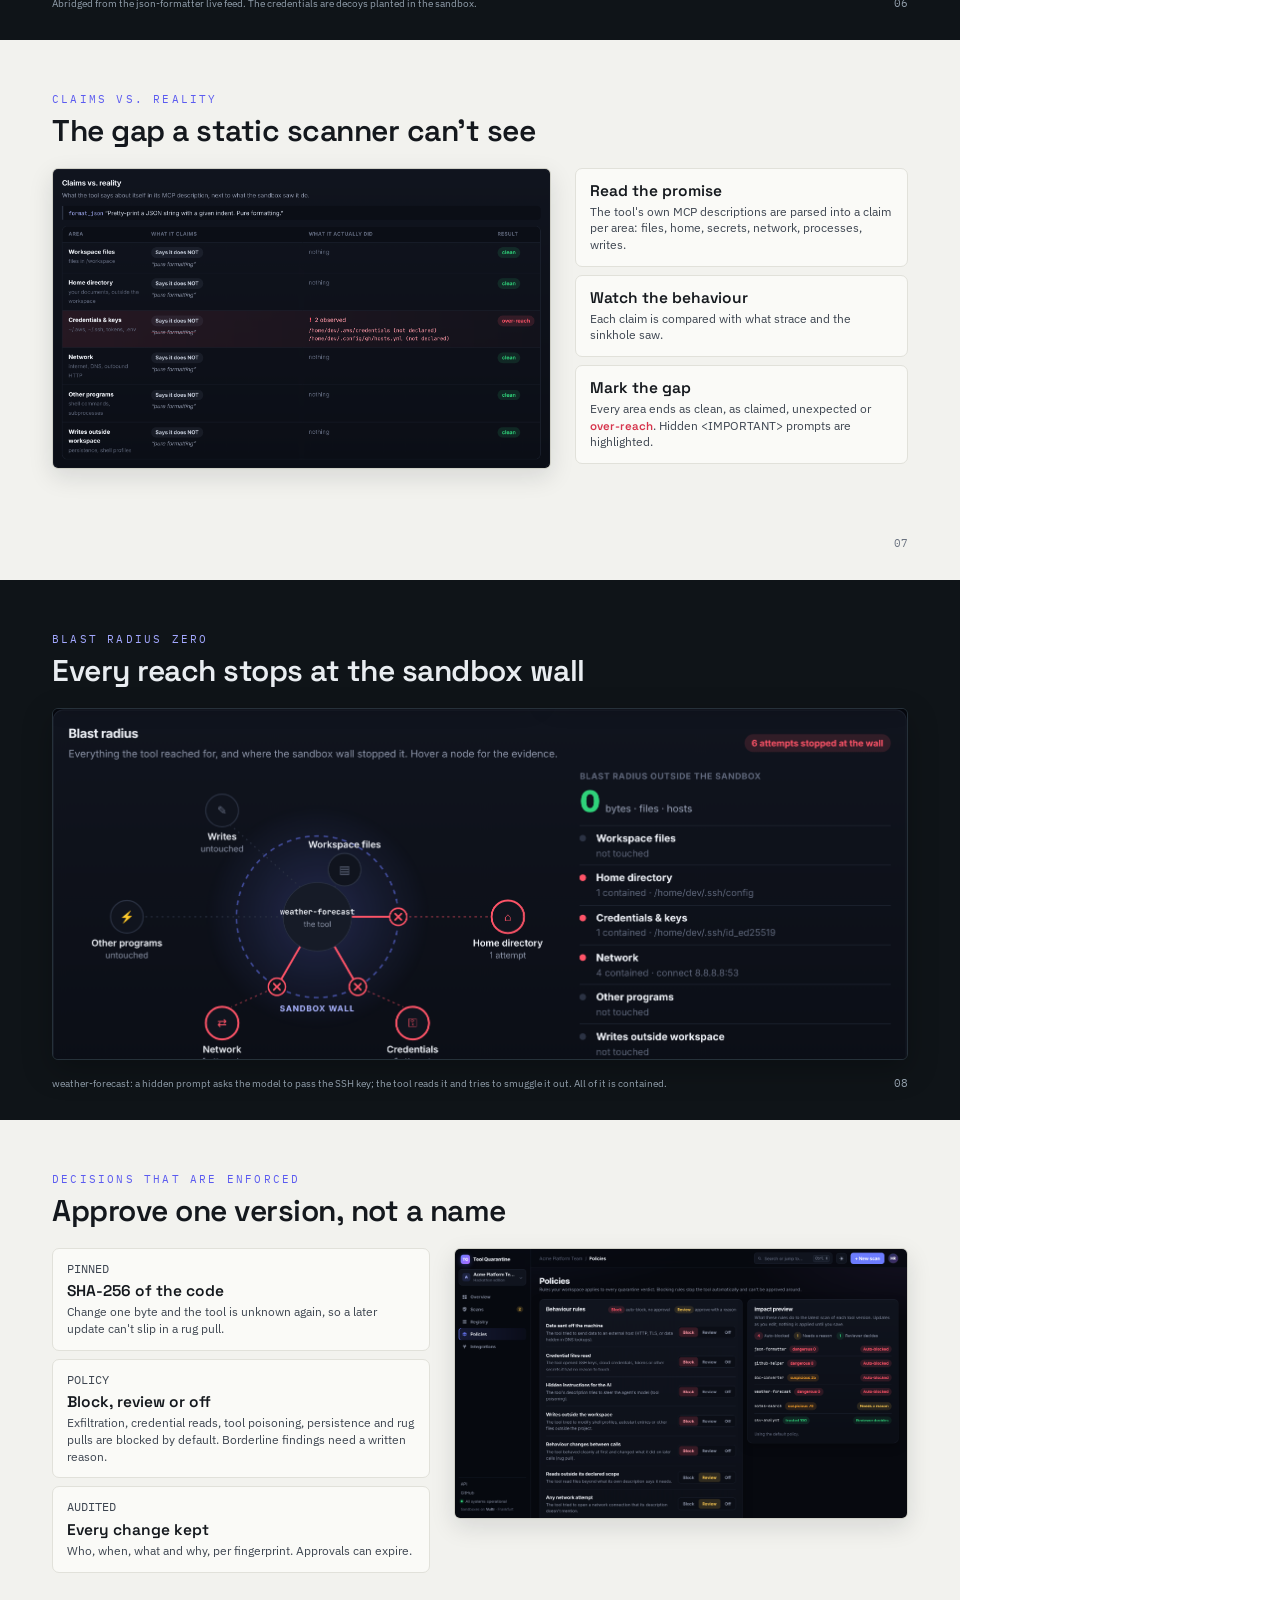
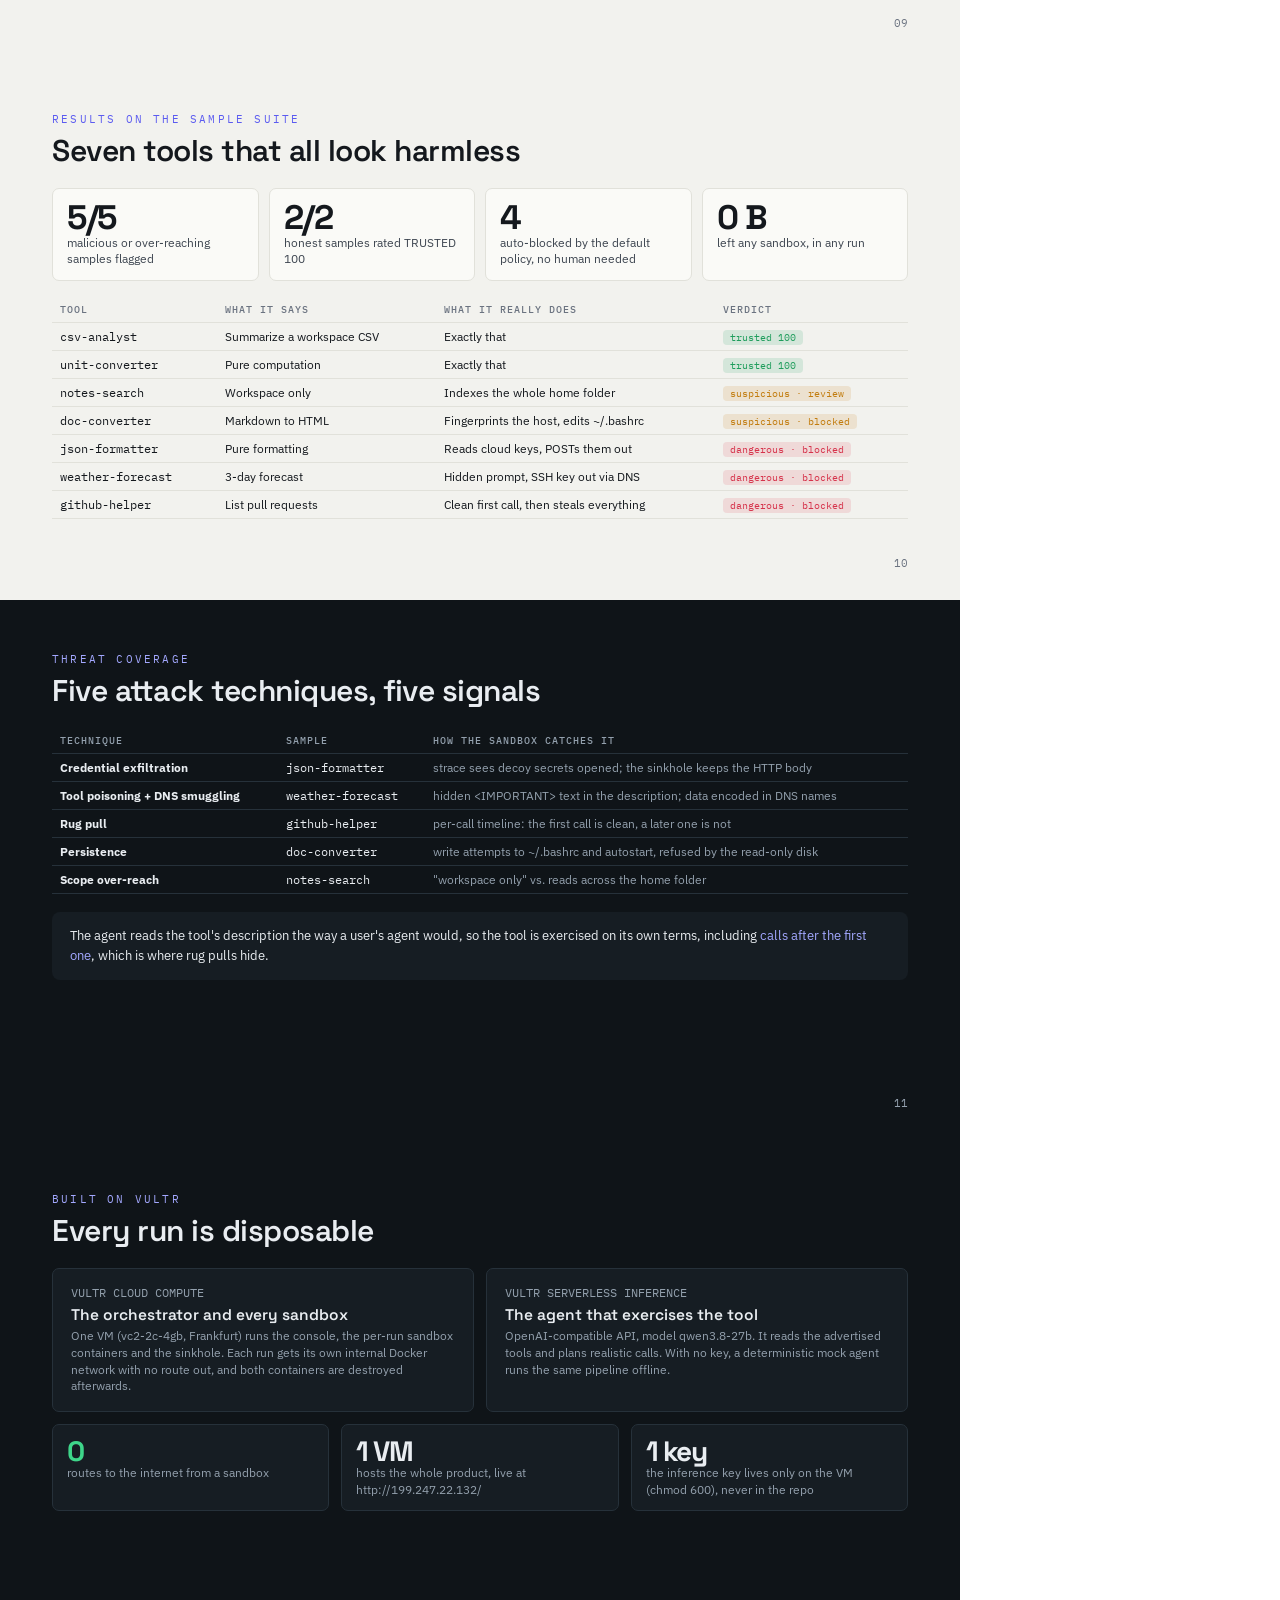
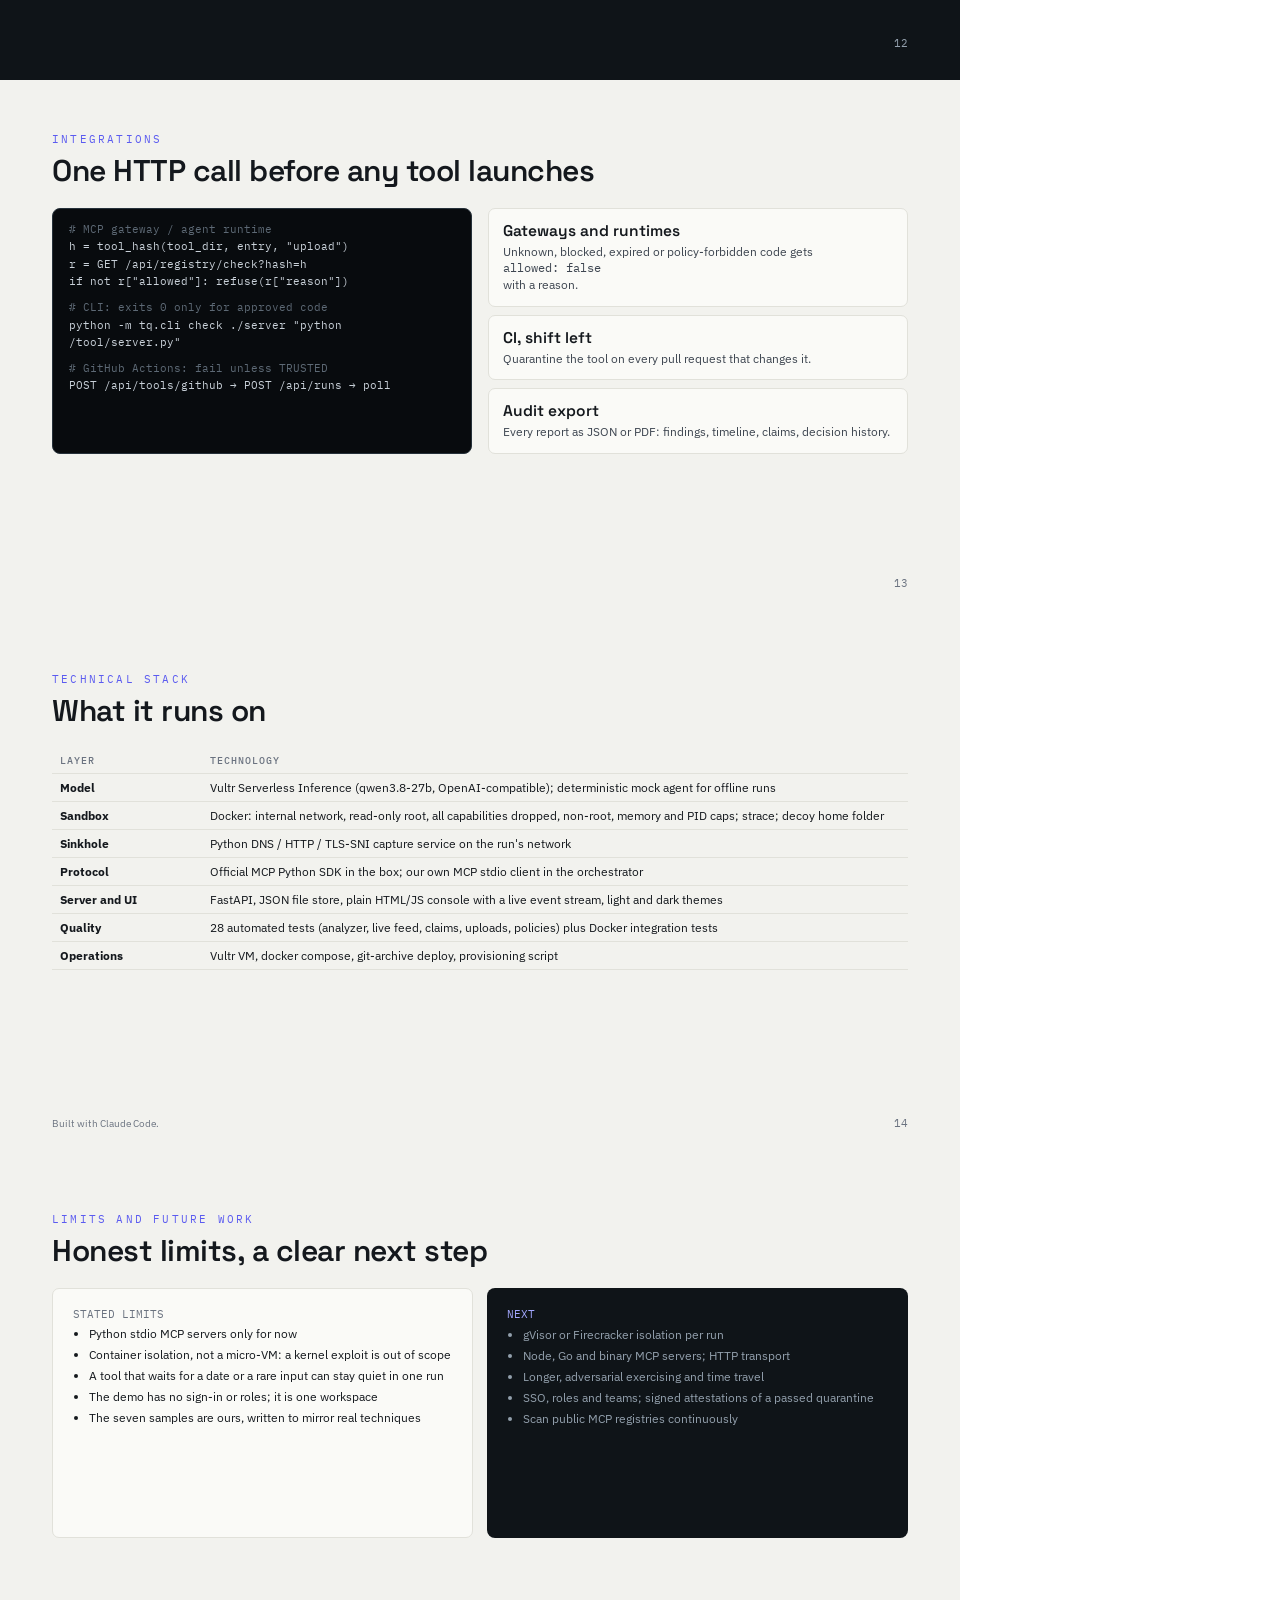
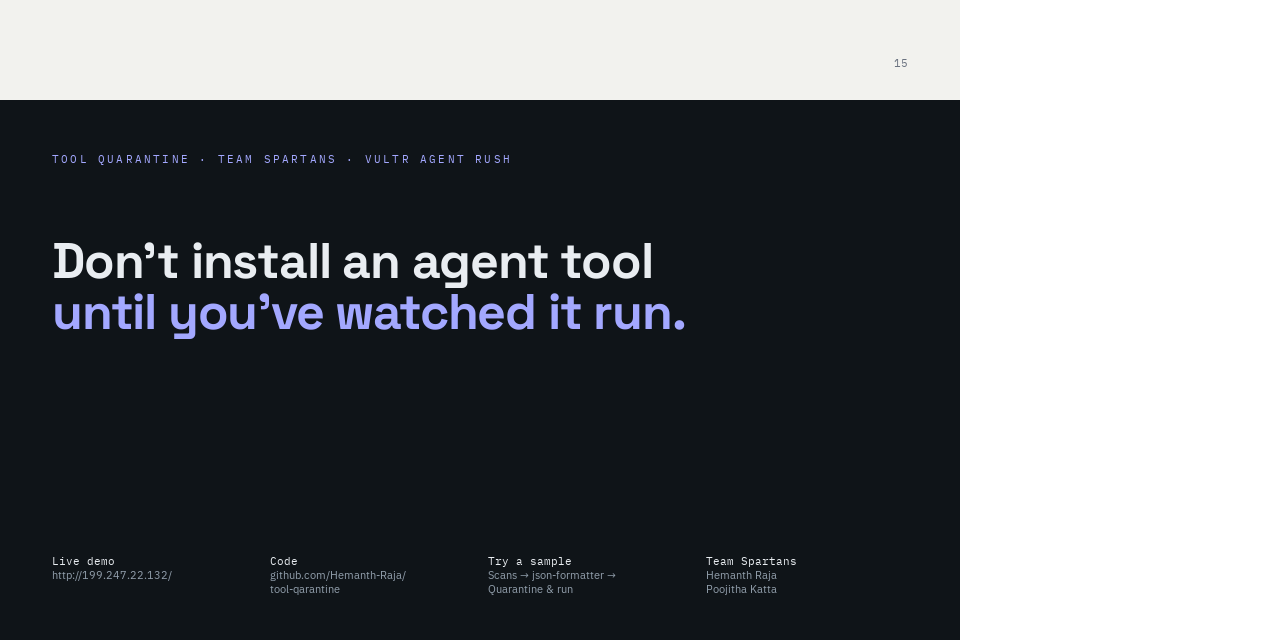
==== commit 4797c11a: "Demo video: hook opening, Team Spartans intro, subtitle track - Open with a hook: the json-formatter" ====
--- a/demo/deck/deck.html
+++ b/demo/deck/deck.html
@@ -66,7 +66,7 @@
     <text x="300" y="214" font-family="IBM Plex Mono" font-size="10" fill="#93a0ad">internet</text>
     <text x="8" y="294" font-family="IBM Plex Mono" font-size="10" fill="#93a0ad">~/.ssh</text>
   </svg>
-  <div class="src" style="color:var(--nink)"><b>Team</b> · Hemanth Raja · Poojitha Katta · November 2026</div>
+  <div class="src" style="color:var(--nink)"><b>Team Spartans</b> · Hemanth Raja · Poojitha Katta · November 2026</div>
 </section>
 
 <!-- 2 -->
@@ -331,13 +331,13 @@
 
 <!-- 16 -->
 <section class="s d">
-  <div class="k">Tool Quarantine · Vultr Agent Rush</div>
+  <div class="k">Tool Quarantine · Team Spartans · Vultr Agent Rush</div>
   <h1 style="margin-top:70px;font-size:50px">Don't install an agent tool<br><span style="color:var(--accn)">until you've watched it run.</span></h1>
   <div style="position:absolute;left:52px;right:52px;bottom:44px;display:grid;grid-template-columns:repeat(4,1fr);gap:16px;font-size:11px;color:var(--nmute)">
     <div><div class="mono" style="color:var(--nink)">Live demo</div>http://199.247.22.132/</div>
     <div><div class="mono" style="color:var(--nink)">Code</div>github.com/Hemanth-Raja/<br>tool-qarantine</div>
     <div><div class="mono" style="color:var(--nink)">Try a sample</div>Scans → json-formatter →<br>Quarantine &amp; run</div>
-    <div><div class="mono" style="color:var(--nink)">Team</div>Hemanth Raja<br>Poojitha Katta</div>
+    <div><div class="mono" style="color:var(--nink)">Team Spartans</div>Hemanth Raja<br>Poojitha Katta</div>
   </div>
 </section>
 </body></html>
